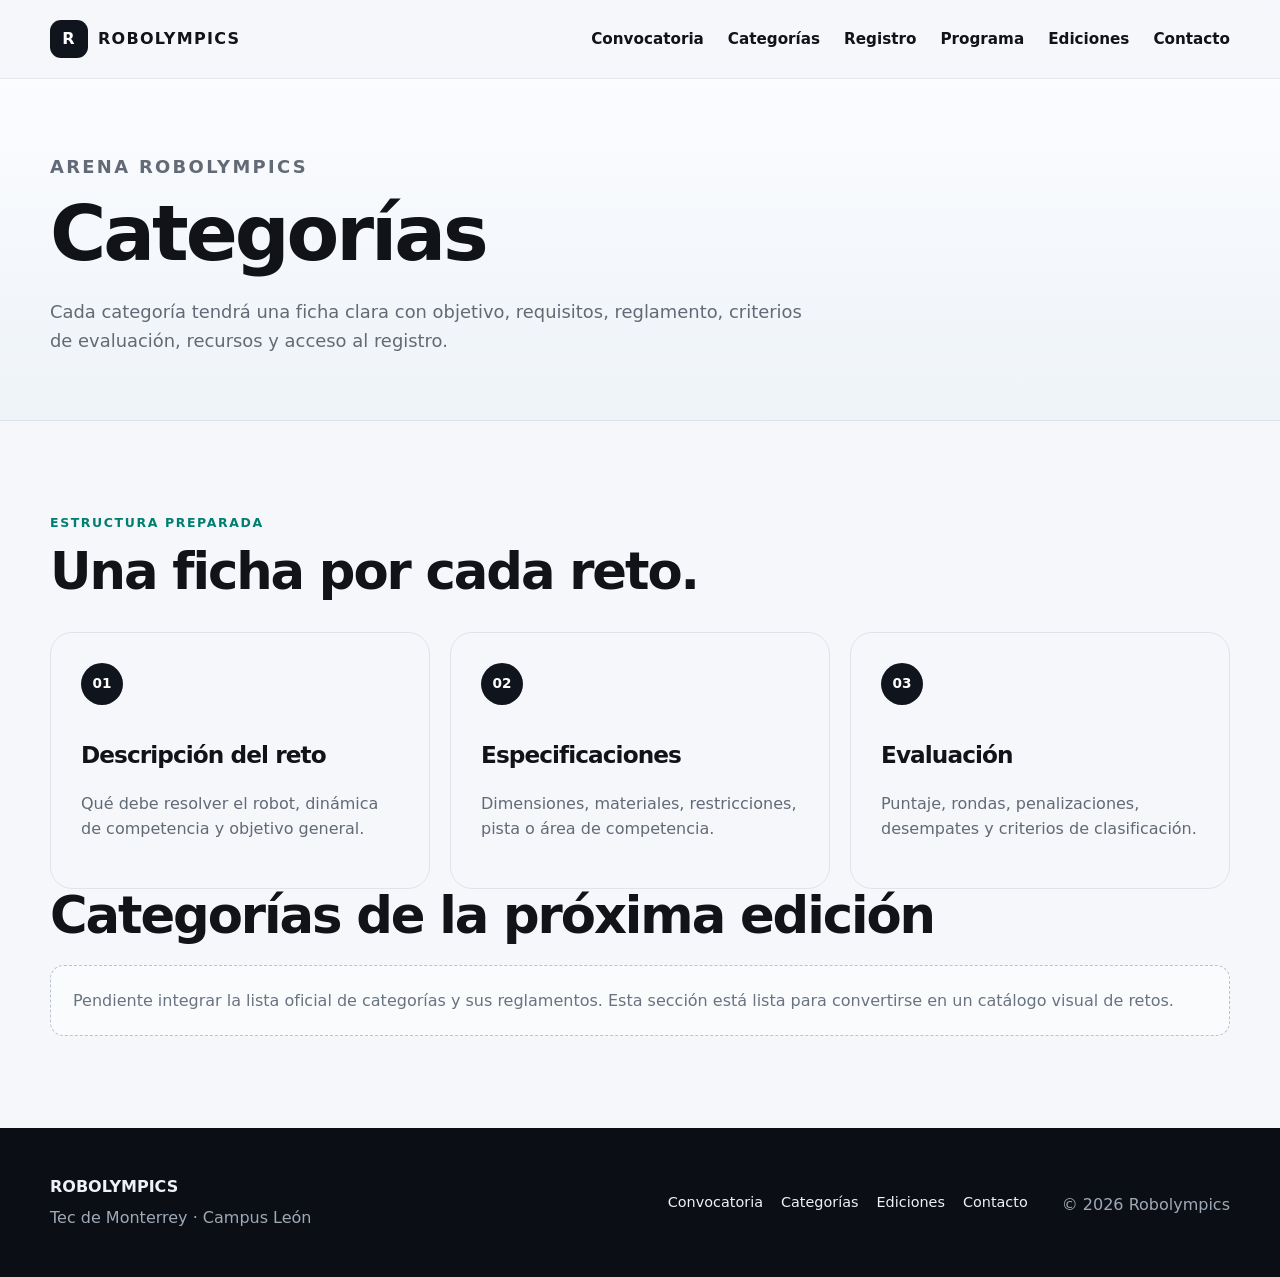
==== pages/categorias.html @ d5e8a53c "feat: add categories section" ====
<!doctype html>
<html lang="es"><head><meta charset="utf-8"><meta name="viewport" content="width=device-width, initial-scale=1"><meta name="description" content="Categorías de competencia de Robolympics."><title>Categorías | Robolympics</title><link rel="stylesheet" href="../assets/css/styles.css"></head>
<body><header class="site-header"><div class="container nav-wrap"><a class="brand" href="../index.html"><span class="brand-mark">R</span><span>ROBOLYMPICS</span></a><button class="menu-toggle" type="button" aria-expanded="false" aria-controls="main-nav">Menú</button><nav id="main-nav" class="main-nav"><a href="convocatoria.html">Convocatoria</a><a href="categorias.html">Categorías</a><a href="registro.html">Registro</a><a href="programa.html">Programa</a><a href="ediciones.html">Ediciones</a><a href="contacto.html">Contacto</a></nav></div></header>
<main><section class="page-hero"><div class="container"><p class="eyebrow">Arena Robolympics</p><h1>Categorías</h1><p>Cada categoría tendrá una ficha clara con objetivo, requisitos, reglamento, criterios de evaluación, recursos y acceso al registro.</p></div></section>
<section class="section"><div class="container"><div class="section-heading"><div><p class="eyebrow">Estructura preparada</p><h2>Una ficha por cada reto.</h2></div></div><div class="card-grid three"><article class="card"><span class="card-number">01</span><h3>Descripción del reto</h3><p>Qué debe resolver el robot, dinámica de competencia y objetivo general.</p></article><article class="card"><span class="card-number">02</span><h3>Especificaciones</h3><p>Dimensiones, materiales, restricciones, pista o área de competencia.</p></article><article class="card"><span class="card-number">03</span><h3>Evaluación</h3><p>Puntaje, rondas, penalizaciones, desempates y criterios de clasificación.</p></article></div><div class="content-block"><h2>Categorías de la próxima edición</h2><div class="placeholder">Pendiente integrar la lista oficial de categorías y sus reglamentos. Esta sección está lista para convertirse en un catálogo visual de retos.</div></div></div></section></main>
<footer class="site-footer"><div class="container footer-grid"><div><strong>ROBOLYMPICS</strong><p>Tec de Monterrey · Campus León</p></div><div class="footer-links"><a href="convocatoria.html">Convocatoria</a><a href="categorias.html">Categorías</a><a href="ediciones.html">Ediciones</a><a href="contacto.html">Contacto</a></div><p class="copyright">© <span id="year"></span> Robolympics</p></div></footer><script src="../assets/js/main.js"></script></body></html>
---- assets/css/styles.css ----
:root {
  --bg: #f5f7fb;
  --surface: #ffffff;
  --ink: #111318;
  --muted: #626a76;
  --line: #dfe4ec;
  --accent: #00c2a8;
  --accent-dark: #007f70;
  --dark: #10151d;
  --max: 1180px;
  --radius: 22px;
  --shadow: 0 18px 50px rgba(17, 19, 24, .08);
}

* { box-sizing: border-box; }
html { scroll-behavior: smooth; }
body {
  margin: 0;
  font-family: Inter, ui-sans-serif, system-ui, -apple-system, BlinkMacSystemFont, "Segoe UI", sans-serif;
  color: var(--ink);
  background: var(--bg);
  line-height: 1.6;
}
a { color: inherit; text-decoration: none; }
a:focus-visible, button:focus-visible { outline: 3px solid var(--accent); outline-offset: 3px; }
.container { width: min(calc(100% - 40px), var(--max)); margin: 0 auto; }
.narrow { max-width: 820px; }

.site-header {
  position: sticky;
  top: 0;
  z-index: 20;
  background: rgba(245, 247, 251, .9);
  backdrop-filter: blur(18px);
  border-bottom: 1px solid rgba(223, 228, 236, .8);
}
.nav-wrap { min-height: 78px; display: flex; align-items: center; justify-content: space-between; gap: 24px; }
.brand { display: inline-flex; align-items: center; gap: 10px; font-weight: 900; letter-spacing: .08em; }
.brand-mark { width: 38px; height: 38px; display: grid; place-items: center; border-radius: 11px; background: var(--dark); color: white; }
.main-nav { display: flex; gap: 24px; align-items: center; font-size: .95rem; font-weight: 700; }
.main-nav a:hover { color: var(--accent-dark); }
.menu-toggle { display: none; border: 1px solid var(--line); background: white; padding: 10px 14px; border-radius: 10px; font: inherit; }

.hero { padding: 88px 0 64px; background: radial-gradient(circle at 80% 20%, rgba(0,194,168,.16), transparent 34%), linear-gradient(180deg, #fbfcff 0%, #eef3f8 100%); }
.hero-grid { display: grid; grid-template-columns: 1.25fr .75fr; gap: 56px; align-items: center; }
.eyebrow { margin: 0 0 12px; text-transform: uppercase; letter-spacing: .13em; font-size: .78rem; font-weight: 900; color: var(--accent-dark); }
.eyebrow.light { color: #76ead9; }
h1, h2, h3 { margin-top: 0; line-height: 1.05; letter-spacing: -.04em; }
h1 { font-size: clamp(3.2rem, 7vw, 6.5rem); margin-bottom: 24px; max-width: 9ch; }
h1 span { color: var(--accent-dark); }
h2 { font-size: clamp(2.1rem, 4vw, 4rem); margin-bottom: 22px; }
h3 { font-size: 1.45rem; }
.hero-lead { max-width: 680px; font-size: 1.2rem; color: #4f5966; }
.hero-actions, .cta-actions { display: flex; flex-wrap: wrap; gap: 12px; margin-top: 30px; }
.btn { display: inline-flex; align-items: center; justify-content: center; min-height: 48px; padding: 0 20px; border-radius: 12px; font-weight: 800; transition: transform .2s ease, box-shadow .2s ease; }
.btn:hover { transform: translateY(-2px); }
.btn-primary { background: var(--accent); color: #071816; box-shadow: 0 10px 28px rgba(0,194,168,.24); }
.btn-secondary { background: white; border: 1px solid var(--line); }
.btn-dark { background: var(--dark); color: white; }
.btn-light { background: white; color: var(--dark); }
.status-pill { display: inline-block; margin-top: 28px; padding: 8px 12px; border-radius: 999px; background: rgba(0,127,112,.08); color: var(--accent-dark); font-size: .88rem; font-weight: 800; }

.hero-panel { background: rgba(255,255,255,.88); border: 1px solid var(--line); border-radius: var(--radius); padding: 16px; box-shadow: var(--shadow); }
.panel-kicker { padding: 8px 10px 12px; margin: 0; color: var(--muted); font-size: .78rem; text-transform: uppercase; letter-spacing: .12em; font-weight: 900; }
.hero-panel a { display: block; padding: 18px; border-radius: 14px; }
.hero-panel a + a { border-top: 1px solid var(--line); }
.hero-panel a:hover { background: #f4f8f8; }
.hero-panel strong, .hero-panel span { display: block; }
.hero-panel span { color: var(--muted); margin-top: 4px; font-size: .92rem; }

.section { padding: 92px 0; }
.section-alt { background: white; }
.section-intro p:last-child { font-size: 1.15rem; color: var(--muted); }
.section-heading { display: flex; justify-content: space-between; align-items: end; gap: 24px; margin-bottom: 34px; }
.section-heading h2 { margin-bottom: 0; max-width: 760px; }
.text-link { font-weight: 900; color: var(--accent-dark); white-space: nowrap; }
.card-grid { display: grid; gap: 20px; }
.card-grid.three { grid-template-columns: repeat(3, 1fr); }
.card { background: var(--bg); border: 1px solid var(--line); border-radius: var(--radius); padding: 30px; }
.card-number { display: inline-grid; place-items: center; width: 42px; height: 42px; margin-bottom: 38px; border-radius: 999px; background: var(--dark); color: white; font-size: .85rem; font-weight: 900; }
.card p { color: var(--muted); }
.card a { display: inline-block; margin-top: 18px; font-weight: 900; color: var(--accent-dark); }
.split { display: grid; grid-template-columns: 1fr 1fr; gap: 72px; align-items: center; }
.muted { color: var(--muted); }
.category-stack { border-top: 1px solid var(--line); }
.category-stack div { display: grid; grid-template-columns: 52px 1fr; gap: 12px; padding: 20px 0; border-bottom: 1px solid var(--line); align-items: center; }
.category-stack span { color: var(--accent-dark); font-weight: 900; }

.history-band { background: var(--dark); color: white; }
.history-grid { display: grid; grid-template-columns: 1.15fr .85fr; gap: 70px; align-items: center; }
.history-grid p { color: #c7ced8; }
.history-grid h2 { margin-bottom: 0; }
.cta-section { padding-top: 64px; }
.cta-box { display: flex; justify-content: space-between; align-items: center; gap: 40px; padding: 42px; border: 1px solid var(--line); background: white; border-radius: var(--radius); box-shadow: var(--shadow); }
.cta-box h2 { margin-bottom: 0; max-width: 720px; }

.page-hero { padding: 74px 0 46px; background: linear-gradient(180deg, #fbfcff 0%, #eef3f8 100%); border-bottom: 1px solid var(--line); }
.page-hero h1 { max-width: 12ch; font-size: clamp(2.8rem, 6vw, 5.4rem); }
.page-hero p { max-width: 760px; color: var(--muted); font-size: 1.12rem; }
.content-grid { display: grid; grid-template-columns: 280px 1fr; gap: 54px; align-items: start; }
.side-note { position: sticky; top: 110px; background: white; border: 1px solid var(--line); border-radius: 16px; padding: 20px; }
.side-note strong { display: block; margin-bottom: 8px; }
.content-block + .content-block { margin-top: 52px; }
.placeholder { border: 1px dashed #b9c2cd; border-radius: 14px; padding: 22px; background: #fafbfd; color: #697381; }
.info-list { display: grid; gap: 12px; padding: 0; list-style: none; }
.info-list li { padding: 16px 18px; background: white; border: 1px solid var(--line); border-radius: 12px; }

.site-footer { padding: 46px 0; background: #0b0f15; color: #eef2f7; }
.footer-grid { display: grid; grid-template-columns: 1fr auto auto; gap: 34px; align-items: center; }
.footer-grid p { color: #9fa9b7; margin: 5px 0 0; }
.footer-links { display: flex; gap: 18px; flex-wrap: wrap; font-size: .9rem; }
.copyright { white-space: nowrap; }

@media (max-width: 900px) {
  .main-nav { display: none; position: absolute; top: 78px; left: 20px; right: 20px; flex-direction: column; align-items: stretch; gap: 0; padding: 10px; background: white; border: 1px solid var(--line); border-radius: 16px; box-shadow: var(--shadow); }
  .main-nav.open { display: flex; }
  .main-nav a { padding: 12px; }
  .menu-toggle { display: inline-flex; }
  .hero-grid, .split, .history-grid, .content-grid { grid-template-columns: 1fr; }
  .hero-panel, .side-note { position: static; }
  .card-grid.three { grid-template-columns: 1fr; }
  .section-heading, .cta-box { align-items: flex-start; flex-direction: column; }
  .footer-grid { grid-template-columns: 1fr; }
}

@media (max-width: 600px) {
  .container { width: min(calc(100% - 28px), var(--max)); }
  .hero { padding-top: 54px; }
  .section { padding: 68px 0; }
  h1 { font-size: clamp(2.8rem, 16vw, 4.4rem); }
}
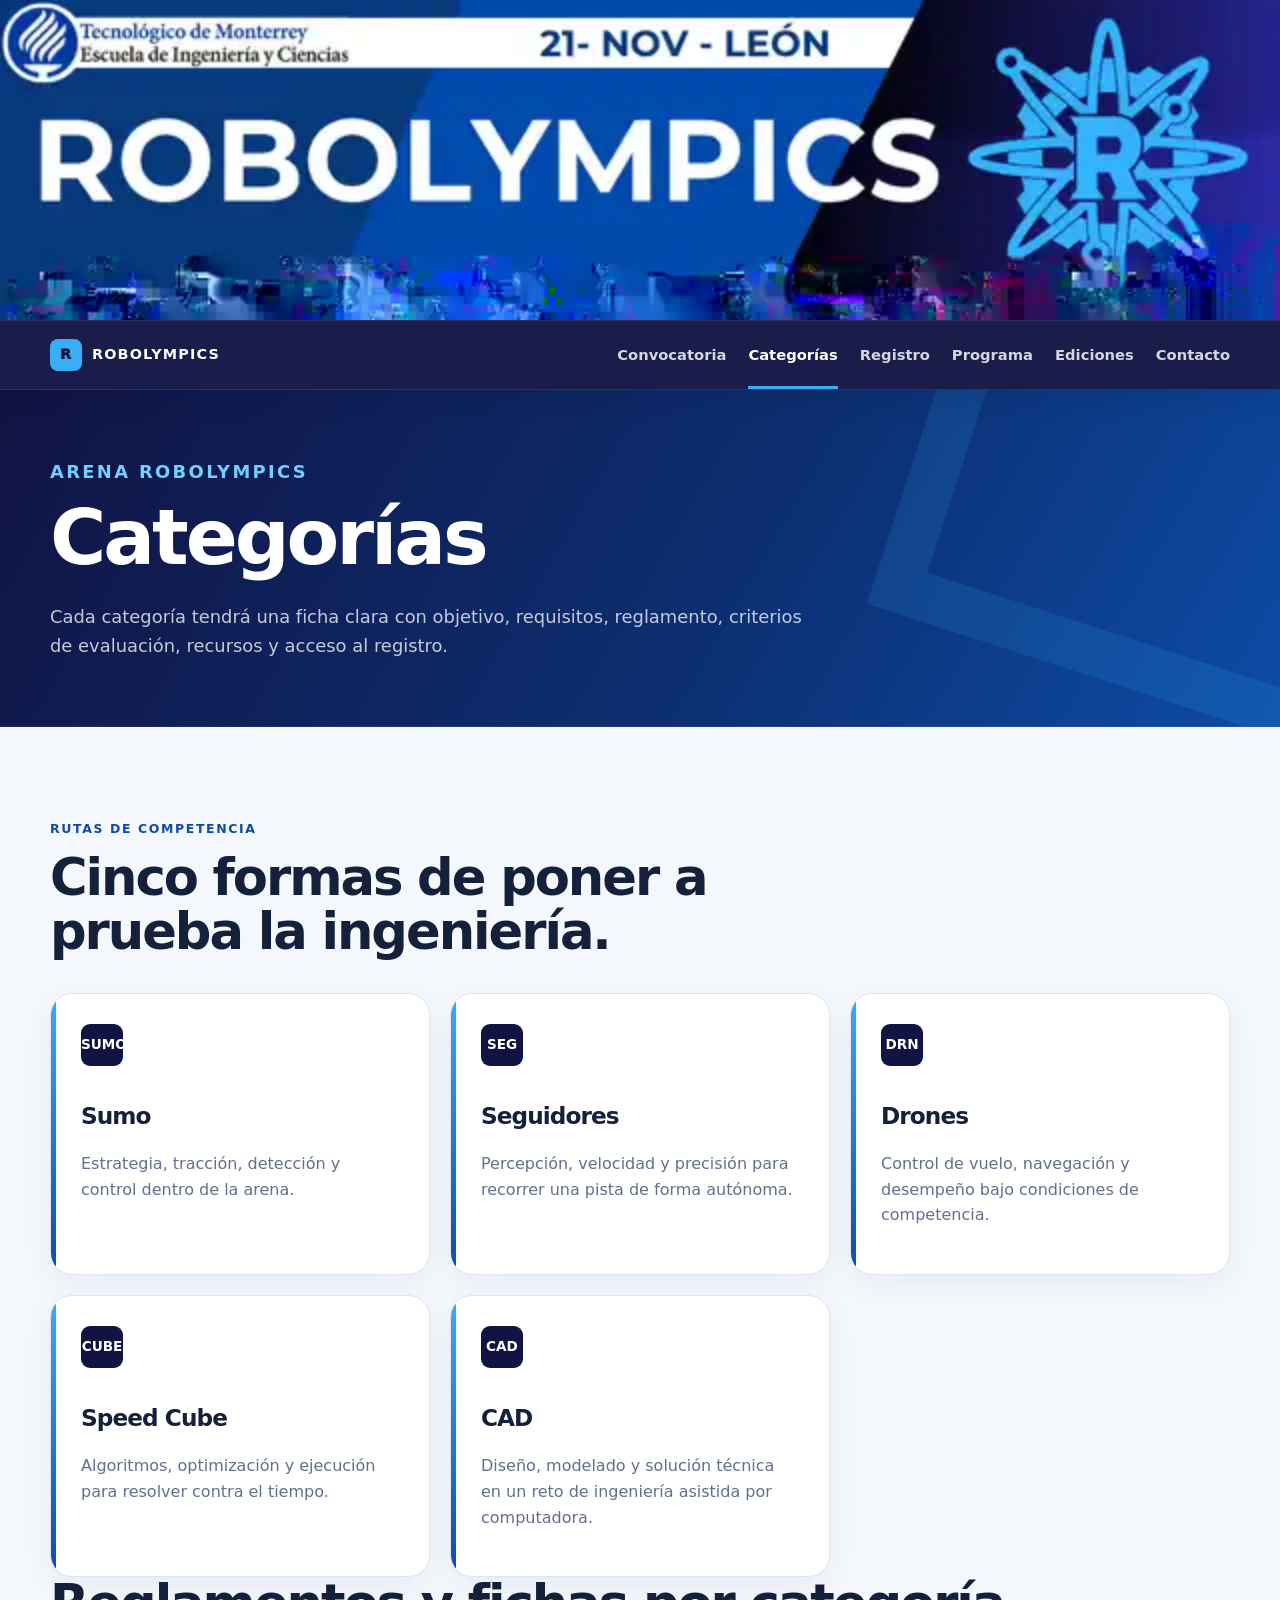
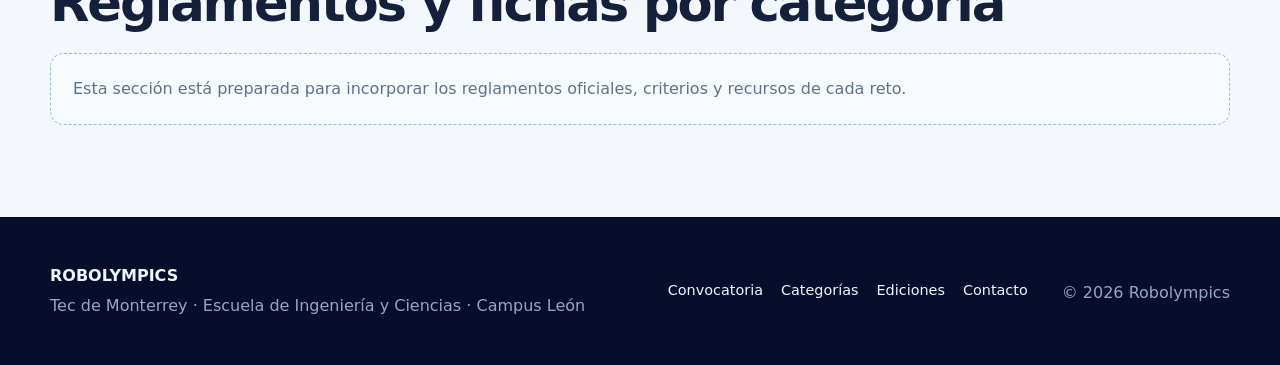
==== commit 0ea73f36: "Actualiza categorías con identidad RMX2026" ====
--- a/pages/categorias.html
+++ b/pages/categorias.html
@@ -1,6 +1,6 @@
 <!doctype html>
-<html lang="es"><head><meta charset="utf-8"><meta name="viewport" content="width=device-width, initial-scale=1"><meta name="description" content="Categorías de competencia de Robolympics."><title>Categorías | Robolympics</title><link rel="stylesheet" href="../assets/css/styles.css"></head>
-<body><header class="site-header"><div class="container nav-wrap"><a class="brand" href="../index.html"><span class="brand-mark">R</span><span>ROBOLYMPICS</span></a><button class="menu-toggle" type="button" aria-expanded="false" aria-controls="main-nav">Menú</button><nav id="main-nav" class="main-nav"><a href="convocatoria.html">Convocatoria</a><a href="categorias.html">Categorías</a><a href="registro.html">Registro</a><a href="programa.html">Programa</a><a href="ediciones.html">Ediciones</a><a href="contacto.html">Contacto</a></nav></div></header>
-<main><section class="page-hero"><div class="container"><p class="eyebrow">Arena Robolympics</p><h1>Categorías</h1><p>Cada categoría tendrá una ficha clara con objetivo, requisitos, reglamento, criterios de evaluación, recursos y acceso al registro.</p></div></section>
-<section class="section"><div class="container"><div class="section-heading"><div><p class="eyebrow">Estructura preparada</p><h2>Una ficha por cada reto.</h2></div></div><div class="card-grid three"><article class="card"><span class="card-number">01</span><h3>Descripción del reto</h3><p>Qué debe resolver el robot, dinámica de competencia y objetivo general.</p></article><article class="card"><span class="card-number">02</span><h3>Especificaciones</h3><p>Dimensiones, materiales, restricciones, pista o área de competencia.</p></article><article class="card"><span class="card-number">03</span><h3>Evaluación</h3><p>Puntaje, rondas, penalizaciones, desempates y criterios de clasificación.</p></article></div><div class="content-block"><h2>Categorías de la próxima edición</h2><div class="placeholder">Pendiente integrar la lista oficial de categorías y sus reglamentos. Esta sección está lista para convertirse en un catálogo visual de retos.</div></div></div></section></main>
-<footer class="site-footer"><div class="container footer-grid"><div><strong>ROBOLYMPICS</strong><p>Tec de Monterrey · Campus León</p></div><div class="footer-links"><a href="convocatoria.html">Convocatoria</a><a href="categorias.html">Categorías</a><a href="ediciones.html">Ediciones</a><a href="contacto.html">Contacto</a></div><p class="copyright">© <span id="year"></span> Robolympics</p></div></footer><script src="../assets/js/main.js"></script></body></html>+<html lang="es"><head><meta charset="utf-8"><meta name="viewport" content="width=device-width, initial-scale=1"><meta name="description" content="Cada categoría tendrá una ficha clara con objetivo, requisitos, reglamento, criterios de evaluación, recursos y acceso al registro."><title>Categorías | Robolympics</title><link rel="stylesheet" href="../assets/css/styles.css"><link rel="stylesheet" href="../assets/css/rmx2026.css"></head>
+<body><div class="event-banner" role="img" aria-label="Robolympics · Tec de Monterrey Escuela de Ingeniería y Ciencias · 21 de noviembre · León"><div class="event-banner-inner"><a class="event-banner-link" href="../index.html" aria-label="Robolympics inicio"></a></div></div>
+<header class="site-header"><div class="container nav-wrap"><a class="nav-home" href="../index.html">ROBOLYMPICS</a><button class="menu-toggle" type="button" aria-expanded="false" aria-controls="main-nav">Menú</button><nav id="main-nav" class="main-nav" aria-label="Navegación principal"><a href="convocatoria.html">Convocatoria</a><a href="categorias.html" aria-current="page">Categorías</a><a href="registro.html">Registro</a><a href="programa.html">Programa</a><a href="ediciones.html">Ediciones</a><a href="contacto.html">Contacto</a></nav></div></header>
+<main><section class="page-hero"><div class="container"><p class="eyebrow">Arena Robolympics</p><h1>Categorías</h1><p>Cada categoría tendrá una ficha clara con objetivo, requisitos, reglamento, criterios de evaluación, recursos y acceso al registro.</p></div></section><section class="section"><div class="container"><div class="section-heading"><div><p class="eyebrow">Rutas de competencia</p><h2>Cinco formas de poner a prueba la ingeniería.</h2></div></div><div class="card-grid three"><article class="card"><span class="card-number">SUMO</span><h3>Sumo</h3><p>Estrategia, tracción, detección y control dentro de la arena.</p></article><article class="card"><span class="card-number">SEG</span><h3>Seguidores</h3><p>Percepción, velocidad y precisión para recorrer una pista de forma autónoma.</p></article><article class="card"><span class="card-number">DRN</span><h3>Drones</h3><p>Control de vuelo, navegación y desempeño bajo condiciones de competencia.</p></article><article class="card"><span class="card-number">CUBE</span><h3>Speed Cube</h3><p>Algoritmos, optimización y ejecución para resolver contra el tiempo.</p></article><article class="card"><span class="card-number">CAD</span><h3>CAD</h3><p>Diseño, modelado y solución técnica en un reto de ingeniería asistida por computadora.</p></article></div><div class="content-block"><h2>Reglamentos y fichas por categoría</h2><div class="placeholder">Esta sección está preparada para incorporar los reglamentos oficiales, criterios y recursos de cada reto.</div></div></div></section></main>
+<footer class="site-footer"><div class="container footer-grid"><div><strong>ROBOLYMPICS</strong><p>Tec de Monterrey · Escuela de Ingeniería y Ciencias · Campus León</p></div><div class="footer-links"><a href="convocatoria.html">Convocatoria</a><a href="categorias.html">Categorías</a><a href="ediciones.html">Ediciones</a><a href="contacto.html">Contacto</a></div><p class="copyright">© <span id="year"></span> Robolympics</p></div></footer><script src="../assets/js/main.js"></script></body></html>
--- a/assets/css/rmx2026.css
+++ b/assets/css/rmx2026.css
@@ -0,0 +1,9 @@
+:root{--bg:#f4f7fb;--surface:#fff;--ink:#15203a;--muted:#61708b;--line:#dce4ef;--accent:#38aef4;--accent-dark:#0d4ca6;--dark:#111342;--navy:#111342;--navy-2:#0c2f72;--blue:#0d4ca6;--cyan:#38aef4;--shadow:0 18px 50px rgba(12,47,114,.10)}
+body{color:var(--ink);background:var(--bg)}
+.event-banner{background:var(--navy);border-bottom:1px solid rgba(255,255,255,.12);overflow:hidden}.event-banner-inner{display:block;max-width:1600px;margin:0 auto;aspect-ratio:4/1;background-image:url("[data-uri]");background-repeat:no-repeat;background-position:center;background-size:cover}.event-banner-link{display:block;width:100%;height:100%}
+.site-header{position:sticky;top:0;z-index:30;background:rgba(17,19,66,.96);backdrop-filter:blur(14px);border-bottom:1px solid rgba(255,255,255,.10);box-shadow:0 8px 24px rgba(6,21,54,.10)}.nav-wrap{min-height:66px}.nav-home{color:#fff;font-weight:900;letter-spacing:.08em;font-size:.9rem;display:inline-flex;align-items:center;gap:10px}.nav-home:before{content:"R";width:32px;height:32px;display:grid;place-items:center;background:var(--cyan);color:var(--navy);font-weight:950;border-radius:8px}.main-nav{gap:22px;font-size:.92rem;font-weight:750}.main-nav a{color:rgba(255,255,255,.82);padding:22px 0 19px;border-bottom:3px solid transparent}.main-nav a:hover,.main-nav a[aria-current="page"]{color:#fff;border-bottom-color:var(--cyan)}.menu-toggle{border-color:rgba(255,255,255,.25);color:#fff;background:transparent}
+.hero{position:relative;overflow:hidden;padding:86px 0 74px;background:linear-gradient(120deg,rgba(17,19,66,.98),rgba(13,76,166,.97) 72%,rgba(23,101,193,.95));color:#fff}.hero:after,.page-hero:after{content:"";position:absolute;width:420px;height:420px;border:48px solid rgba(56,174,244,.13);transform:rotate(18deg);right:-170px;top:-210px}.hero-grid,.page-hero .container{position:relative;z-index:1}.hero .eyebrow,.page-hero .eyebrow,.eyebrow.light{color:#72cfff}.eyebrow{color:var(--blue)}h1 span{color:#72cfff}.hero-lead{color:rgba(255,255,255,.82)}.btn-primary{background:var(--cyan);color:#071d3f;box-shadow:0 12px 28px rgba(56,174,244,.28)}.btn-secondary{background:rgba(255,255,255,.10);color:#fff;border-color:rgba(255,255,255,.35)}.btn-dark{background:var(--navy)}.status-pill{background:rgba(56,174,244,.14);border:1px solid rgba(114,207,255,.30);color:#bfe9ff}.hero-panel{background:rgba(255,255,255,.08);border-color:rgba(255,255,255,.20);box-shadow:0 20px 50px rgba(0,0,0,.14)}.panel-kicker{color:#9edcff}.hero-panel a+a{border-top-color:rgba(255,255,255,.12)}.hero-panel a:hover{background:rgba(255,255,255,.08)}.hero-panel span{color:rgba(255,255,255,.65)}
+.card{position:relative;overflow:hidden;background:#fff;border-color:var(--line);box-shadow:0 10px 30px rgba(12,47,114,.05)}.card:before{content:"";position:absolute;left:0;top:0;width:5px;height:100%;background:linear-gradient(var(--cyan),var(--blue))}.card-number{border-radius:9px;background:var(--navy)}.card a,.text-link,.category-stack span{color:var(--blue)}.history-band{background:linear-gradient(120deg,var(--navy),#102d6a)}.cta-box{border-color:#d4e2f3;background:linear-gradient(135deg,#fff,#eef7ff)}
+.page-hero{position:relative;overflow:hidden;padding:68px 0 48px;color:#fff;background:linear-gradient(120deg,var(--navy),var(--navy-2) 58%,var(--blue));border-bottom:1px solid rgba(255,255,255,.10)}.page-hero p:last-child{color:rgba(255,255,255,.76)}.side-note{border-top:5px solid var(--cyan);box-shadow:0 10px 28px rgba(12,47,114,.06)}.side-note strong{color:var(--navy)}.info-list li{border-left:4px solid var(--cyan)}.placeholder{border-color:#9bb9dc;background:#f7fbff;color:#5f718a}.site-footer{background:#090d2c;color:#eef5ff}.footer-grid p{color:#92a8c6}.footer-links a:hover{color:#72cfff}
+@media(max-width:900px){.main-nav{top:66px;background:var(--navy);border-color:rgba(255,255,255,.16)}.main-nav a{padding:12px;border-bottom:0;border-left:3px solid transparent}.main-nav a:hover,.main-nav a[aria-current="page"]{border-left-color:var(--cyan)}.menu-toggle{display:inline-flex}}
+@media(max-width:600px){.event-banner-inner{min-height:122px}.nav-home{font-size:.78rem}.hero{padding:58px 0 54px}}
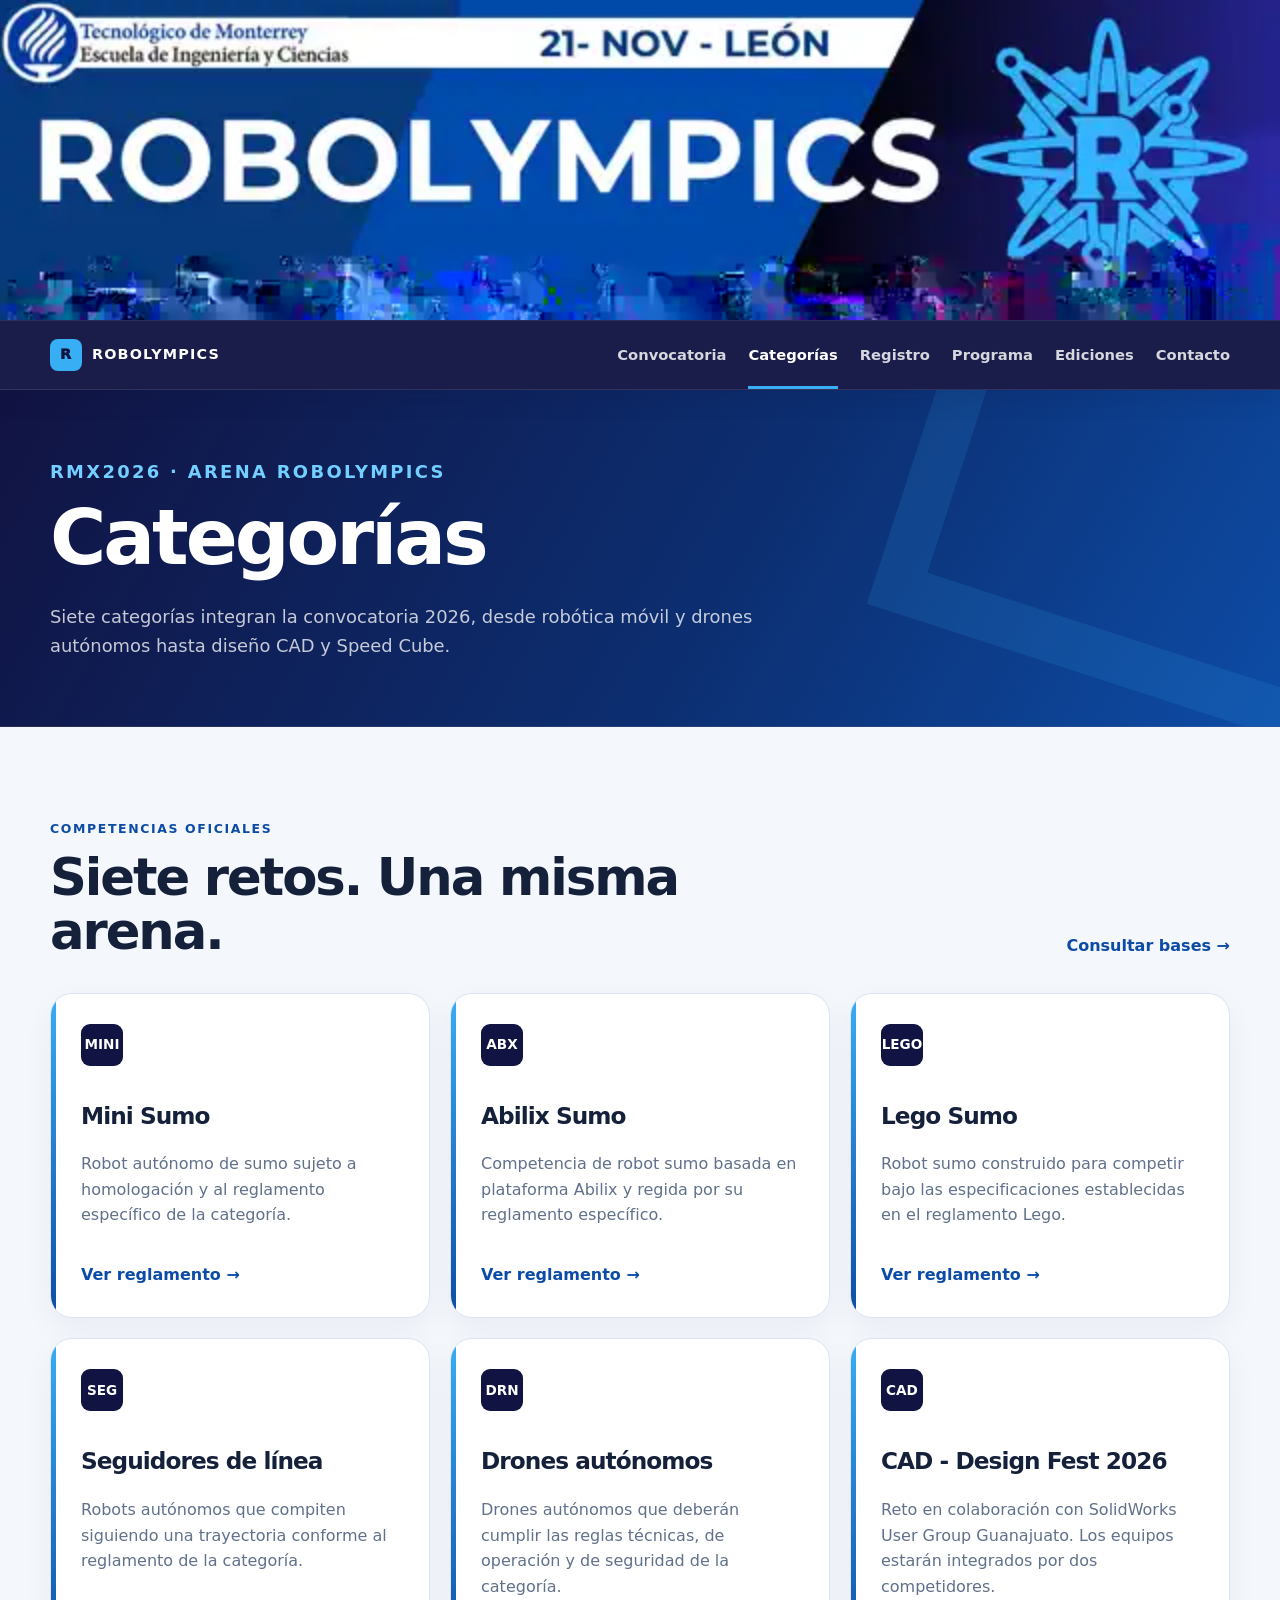
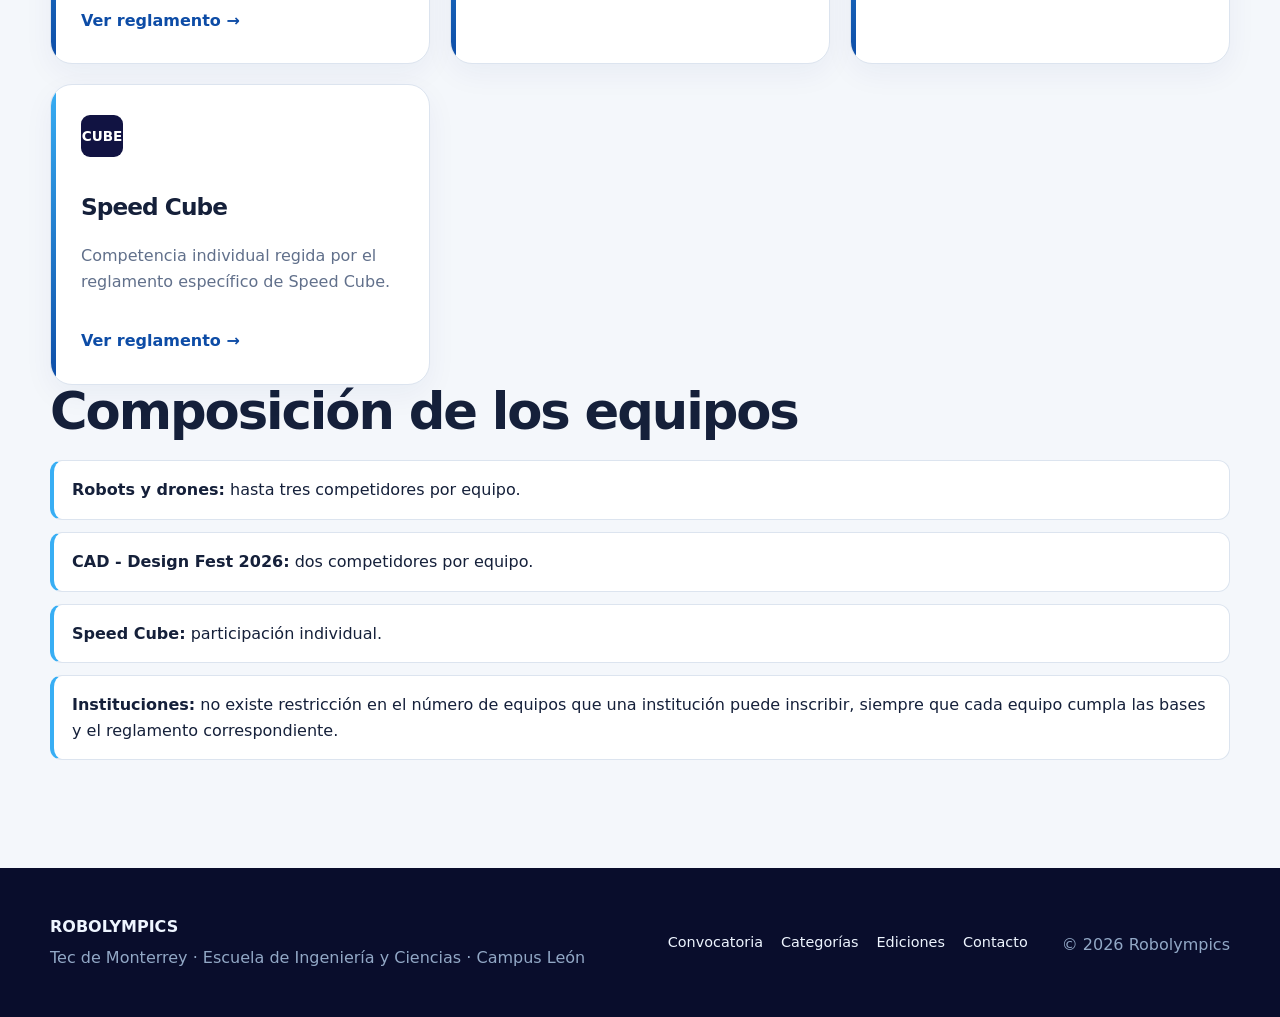
==== commit c3a14685: "Alinea categorías con convocatoria RMX2026" ====
--- a/pages/categorias.html
+++ b/pages/categorias.html
@@ -1,6 +1,18 @@
 <!doctype html>
-<html lang="es"><head><meta charset="utf-8"><meta name="viewport" content="width=device-width, initial-scale=1"><meta name="description" content="Cada categoría tendrá una ficha clara con objetivo, requisitos, reglamento, criterios de evaluación, recursos y acceso al registro."><title>Categorías | Robolympics</title><link rel="stylesheet" href="../assets/css/styles.css"><link rel="stylesheet" href="../assets/css/rmx2026.css"></head>
+<html lang="es"><head><meta charset="utf-8"><meta name="viewport" content="width=device-width, initial-scale=1"><meta name="description" content="Categorías oficiales de Robolympics RMX2026: Mini Sumo, Abilix Sumo, Lego Sumo, Seguidores de línea, Drones autónomos, CAD Design Fest y Speed Cube."><title>Categorías RMX2026 | Robolympics</title><link rel="stylesheet" href="../assets/css/styles.css"><link rel="stylesheet" href="../assets/css/rmx2026.css"></head>
 <body><div class="event-banner" role="img" aria-label="Robolympics · Tec de Monterrey Escuela de Ingeniería y Ciencias · 21 de noviembre · León"><div class="event-banner-inner"><a class="event-banner-link" href="../index.html" aria-label="Robolympics inicio"></a></div></div>
 <header class="site-header"><div class="container nav-wrap"><a class="nav-home" href="../index.html">ROBOLYMPICS</a><button class="menu-toggle" type="button" aria-expanded="false" aria-controls="main-nav">Menú</button><nav id="main-nav" class="main-nav" aria-label="Navegación principal"><a href="convocatoria.html">Convocatoria</a><a href="categorias.html" aria-current="page">Categorías</a><a href="registro.html">Registro</a><a href="programa.html">Programa</a><a href="ediciones.html">Ediciones</a><a href="contacto.html">Contacto</a></nav></div></header>
-<main><section class="page-hero"><div class="container"><p class="eyebrow">Arena Robolympics</p><h1>Categorías</h1><p>Cada categoría tendrá una ficha clara con objetivo, requisitos, reglamento, criterios de evaluación, recursos y acceso al registro.</p></div></section><section class="section"><div class="container"><div class="section-heading"><div><p class="eyebrow">Rutas de competencia</p><h2>Cinco formas de poner a prueba la ingeniería.</h2></div></div><div class="card-grid three"><article class="card"><span class="card-number">SUMO</span><h3>Sumo</h3><p>Estrategia, tracción, detección y control dentro de la arena.</p></article><article class="card"><span class="card-number">SEG</span><h3>Seguidores</h3><p>Percepción, velocidad y precisión para recorrer una pista de forma autónoma.</p></article><article class="card"><span class="card-number">DRN</span><h3>Drones</h3><p>Control de vuelo, navegación y desempeño bajo condiciones de competencia.</p></article><article class="card"><span class="card-number">CUBE</span><h3>Speed Cube</h3><p>Algoritmos, optimización y ejecución para resolver contra el tiempo.</p></article><article class="card"><span class="card-number">CAD</span><h3>CAD</h3><p>Diseño, modelado y solución técnica en un reto de ingeniería asistida por computadora.</p></article></div><div class="content-block"><h2>Reglamentos y fichas por categoría</h2><div class="placeholder">Esta sección está preparada para incorporar los reglamentos oficiales, criterios y recursos de cada reto.</div></div></div></section></main>
-<footer class="site-footer"><div class="container footer-grid"><div><strong>ROBOLYMPICS</strong><p>Tec de Monterrey · Escuela de Ingeniería y Ciencias · Campus León</p></div><div class="footer-links"><a href="convocatoria.html">Convocatoria</a><a href="categorias.html">Categorías</a><a href="ediciones.html">Ediciones</a><a href="contacto.html">Contacto</a></div><p class="copyright">© <span id="year"></span> Robolympics</p></div></footer><script src="../assets/js/main.js"></script></body></html>+<main><section class="page-hero"><div class="container"><p class="eyebrow">RMX2026 · Arena Robolympics</p><h1>Categorías</h1><p>Siete categorías integran la convocatoria 2026, desde robótica móvil y drones autónomos hasta diseño CAD y Speed Cube.</p></div></section>
+<section class="section"><div class="container"><div class="section-heading"><div><p class="eyebrow">Competencias oficiales</p><h2>Siete retos. Una misma arena.</h2></div><a class="text-link" href="convocatoria.html">Consultar bases →</a></div>
+<div class="card-grid three">
+<article class="card"><span class="card-number">MINI</span><h3>Mini Sumo</h3><p>Robot autónomo de sumo sujeto a homologación y al reglamento específico de la categoría.</p><a href="https://drive.google.com/file/d/12vCDZpBwN93tvjDaTl8uhiC2r-XrA59-/view?usp=sharing" target="_blank" rel="noopener">Ver reglamento →</a></article>
+<article class="card"><span class="card-number">ABX</span><h3>Abilix Sumo</h3><p>Competencia de robot sumo basada en plataforma Abilix y regida por su reglamento específico.</p><a href="https://drive.google.com/file/d/1lZx5ydCcoYtcTyeVKK8isCabT5SRTPKM/view?usp=sharing" target="_blank" rel="noopener">Ver reglamento →</a></article>
+<article class="card"><span class="card-number">LEGO</span><h3>Lego Sumo</h3><p>Robot sumo construido para competir bajo las especificaciones establecidas en el reglamento Lego.</p><a href="https://drive.google.com/file/d/11mWFkiw9EluTE02INHhwjRust5Ur6sSE/view?usp=sharing" target="_blank" rel="noopener">Ver reglamento →</a></article>
+<article class="card"><span class="card-number">SEG</span><h3>Seguidores de línea</h3><p>Robots autónomos que compiten siguiendo una trayectoria conforme al reglamento de la categoría.</p><a href="https://drive.google.com/file/d/11whuVgQISLrUTyPtPk3WeVWNip8fVeUZ/view?usp=sharing" target="_blank" rel="noopener">Ver reglamento →</a></article>
+<article class="card"><span class="card-number">DRN</span><h3>Drones autónomos</h3><p>Drones autónomos que deberán cumplir las reglas técnicas, de operación y de seguridad de la categoría.</p></article>
+<article class="card"><span class="card-number">CAD</span><h3>CAD - Design Fest 2026</h3><p>Reto en colaboración con SolidWorks User Group Guanajuato. Los equipos estarán integrados por dos competidores.</p></article>
+<article class="card"><span class="card-number">CUBE</span><h3>Speed Cube</h3><p>Competencia individual regida por el reglamento específico de Speed Cube.</p><a href="https://drive.google.com/file/d/1T9dE8CY0Hgdg25naOsPidIdnJjpyd61_/view?usp=sharing" target="_blank" rel="noopener">Ver reglamento →</a></article>
+</div>
+<div class="content-block"><h2>Composición de los equipos</h2><ul class="info-list"><li><strong>Robots y drones:</strong> hasta tres competidores por equipo.</li><li><strong>CAD - Design Fest 2026:</strong> dos competidores por equipo.</li><li><strong>Speed Cube:</strong> participación individual.</li><li><strong>Instituciones:</strong> no existe restricción en el número de equipos que una institución puede inscribir, siempre que cada equipo cumpla las bases y el reglamento correspondiente.</li></ul></div>
+</div></section></main>
+<footer class="site-footer"><div class="container footer-grid"><div><strong>ROBOLYMPICS</strong><p>Tec de Monterrey · Escuela de Ingeniería y Ciencias · Campus León</p></div><div class="footer-links"><a href="convocatoria.html">Convocatoria</a><a href="categorias.html">Categorías</a><a href="ediciones.html">Ediciones</a><a href="contacto.html">Contacto</a></div><p class="copyright">© <span id="year"></span> Robolympics</p></div></footer><script src="../assets/js/main.js"></script></body></html>
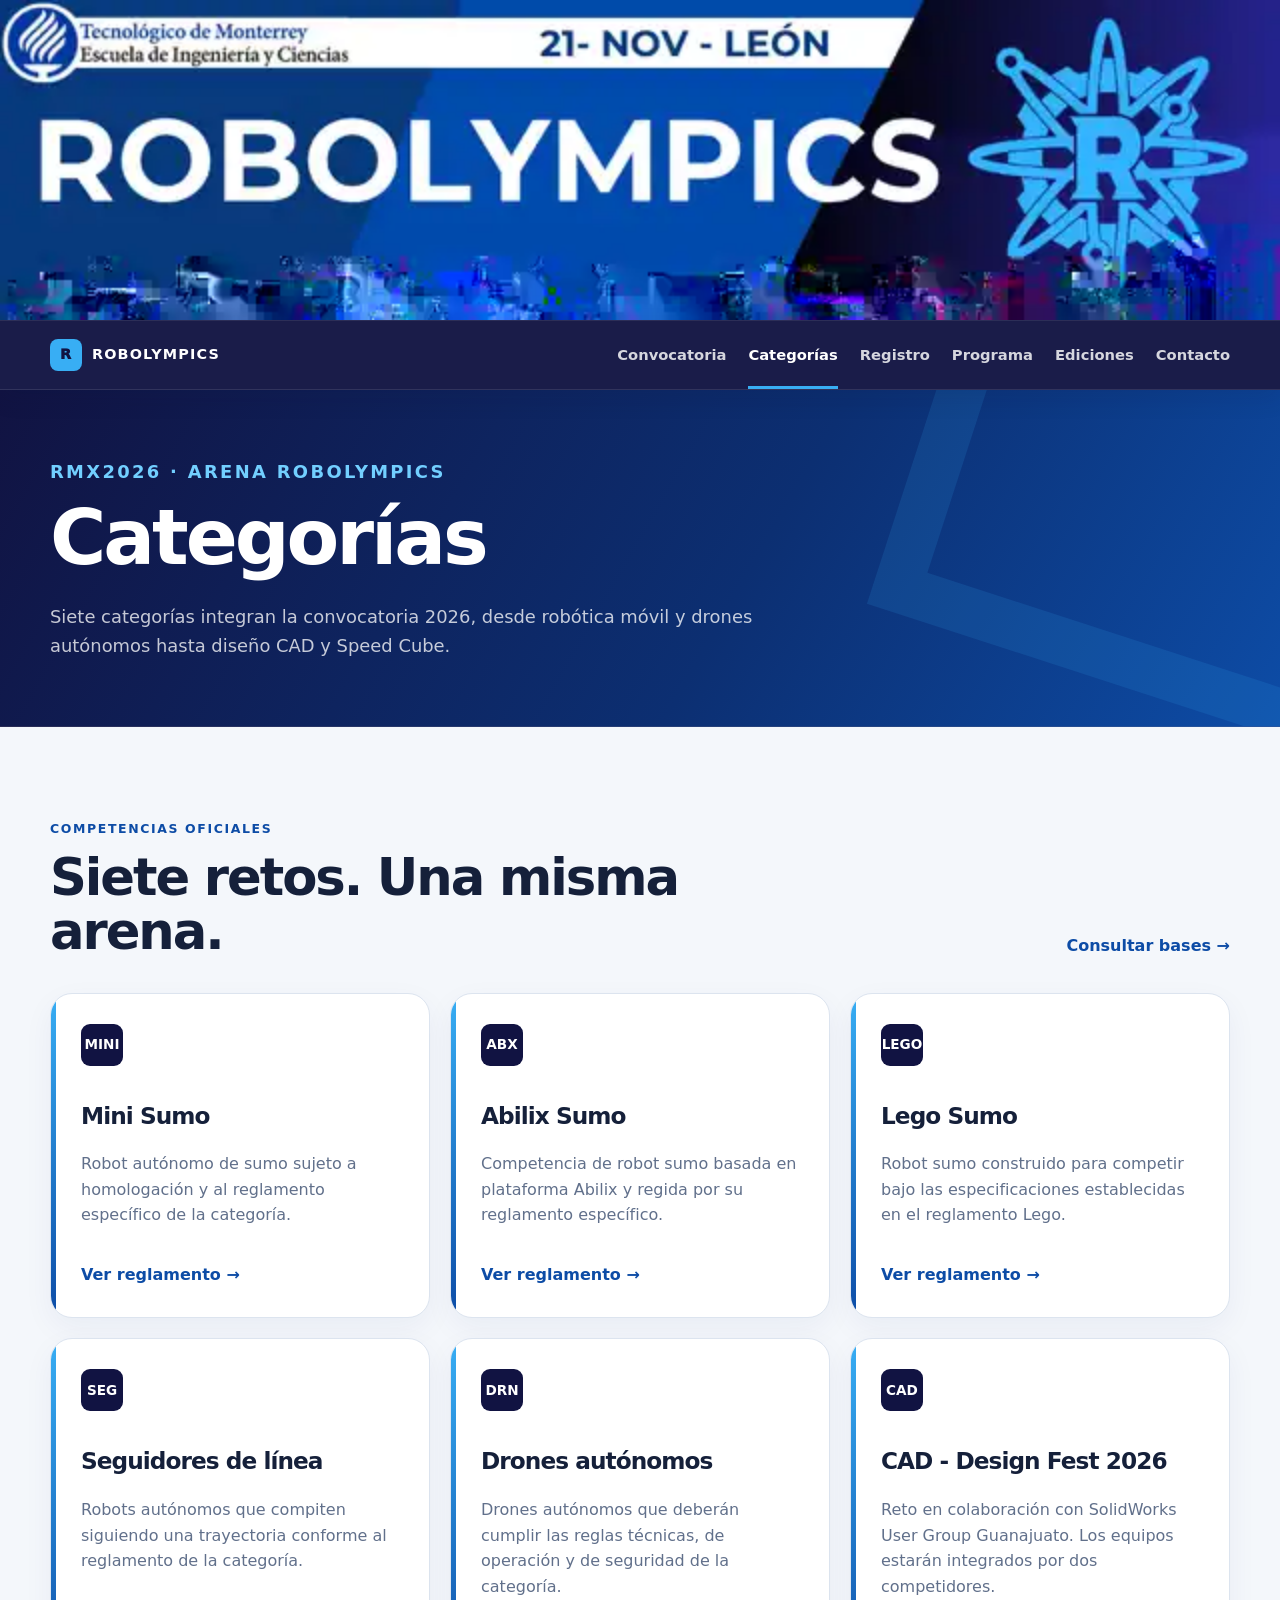
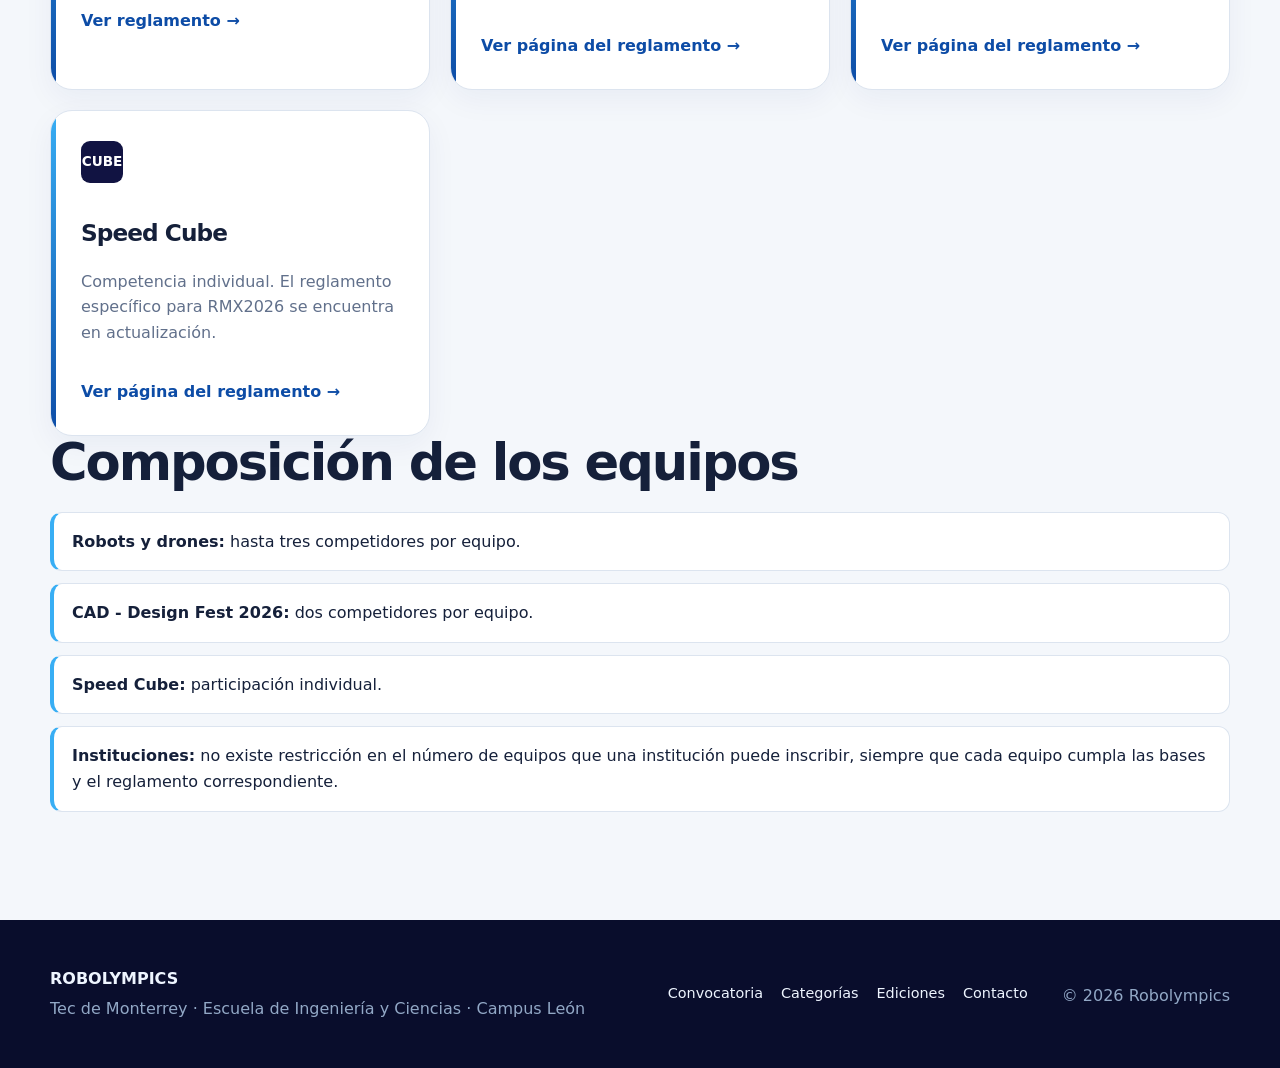
==== commit 95f0cc3b: "Publica reglamentos RMX2026 en el sitio" ====
--- a/pages/categorias.html
+++ b/pages/categorias.html
@@ -5,13 +5,13 @@
 <main><section class="page-hero"><div class="container"><p class="eyebrow">RMX2026 · Arena Robolympics</p><h1>Categorías</h1><p>Siete categorías integran la convocatoria 2026, desde robótica móvil y drones autónomos hasta diseño CAD y Speed Cube.</p></div></section>
 <section class="section"><div class="container"><div class="section-heading"><div><p class="eyebrow">Competencias oficiales</p><h2>Siete retos. Una misma arena.</h2></div><a class="text-link" href="convocatoria.html">Consultar bases →</a></div>
 <div class="card-grid three">
-<article class="card"><span class="card-number">MINI</span><h3>Mini Sumo</h3><p>Robot autónomo de sumo sujeto a homologación y al reglamento específico de la categoría.</p><a href="https://drive.google.com/file/d/12vCDZpBwN93tvjDaTl8uhiC2r-XrA59-/view?usp=sharing" target="_blank" rel="noopener">Ver reglamento →</a></article>
-<article class="card"><span class="card-number">ABX</span><h3>Abilix Sumo</h3><p>Competencia de robot sumo basada en plataforma Abilix y regida por su reglamento específico.</p><a href="https://drive.google.com/file/d/1lZx5ydCcoYtcTyeVKK8isCabT5SRTPKM/view?usp=sharing" target="_blank" rel="noopener">Ver reglamento →</a></article>
-<article class="card"><span class="card-number">LEGO</span><h3>Lego Sumo</h3><p>Robot sumo construido para competir bajo las especificaciones establecidas en el reglamento Lego.</p><a href="https://drive.google.com/file/d/11mWFkiw9EluTE02INHhwjRust5Ur6sSE/view?usp=sharing" target="_blank" rel="noopener">Ver reglamento →</a></article>
-<article class="card"><span class="card-number">SEG</span><h3>Seguidores de línea</h3><p>Robots autónomos que compiten siguiendo una trayectoria conforme al reglamento de la categoría.</p><a href="https://drive.google.com/file/d/11whuVgQISLrUTyPtPk3WeVWNip8fVeUZ/view?usp=sharing" target="_blank" rel="noopener">Ver reglamento →</a></article>
-<article class="card"><span class="card-number">DRN</span><h3>Drones autónomos</h3><p>Drones autónomos que deberán cumplir las reglas técnicas, de operación y de seguridad de la categoría.</p></article>
-<article class="card"><span class="card-number">CAD</span><h3>CAD - Design Fest 2026</h3><p>Reto en colaboración con SolidWorks User Group Guanajuato. Los equipos estarán integrados por dos competidores.</p></article>
-<article class="card"><span class="card-number">CUBE</span><h3>Speed Cube</h3><p>Competencia individual regida por el reglamento específico de Speed Cube.</p><a href="https://drive.google.com/file/d/1T9dE8CY0Hgdg25naOsPidIdnJjpyd61_/view?usp=sharing" target="_blank" rel="noopener">Ver reglamento →</a></article>
+<article class="card"><span class="card-number">MINI</span><h3>Mini Sumo</h3><p>Robot autónomo de sumo sujeto a homologación y al reglamento específico de la categoría.</p><a href="reglamento-mini-sumo.html">Ver reglamento →</a></article>
+<article class="card"><span class="card-number">ABX</span><h3>Abilix Sumo</h3><p>Competencia de robot sumo basada en plataforma Abilix y regida por su reglamento específico.</p><a href="reglamento-abilix-sumo.html">Ver reglamento →</a></article>
+<article class="card"><span class="card-number">LEGO</span><h3>Lego Sumo</h3><p>Robot sumo construido para competir bajo las especificaciones establecidas en el reglamento Lego.</p><a href="reglamento-lego-sumo.html">Ver reglamento →</a></article>
+<article class="card"><span class="card-number">SEG</span><h3>Seguidores de línea</h3><p>Robots autónomos que compiten siguiendo una trayectoria conforme al reglamento de la categoría.</p><a href="reglamento-seguidor-linea.html">Ver reglamento →</a></article>
+<article class="card"><span class="card-number">DRN</span><h3>Drones autónomos</h3><p>Drones autónomos que deberán cumplir las reglas técnicas, de operación y de seguridad de la categoría.</p><a href="reglamento-drones.html">Ver página del reglamento →</a></article>
+<article class="card"><span class="card-number">CAD</span><h3>CAD - Design Fest 2026</h3><p>Reto en colaboración con SolidWorks User Group Guanajuato. Los equipos estarán integrados por dos competidores.</p><a href="reglamento-cad-design-fest.html">Ver página del reglamento →</a></article>
+<article class="card"><span class="card-number">CUBE</span><h3>Speed Cube</h3><p>Competencia individual. El reglamento específico para RMX2026 se encuentra en actualización.</p><a href="reglamento-speed-cube.html">Ver página del reglamento →</a></article>
 </div>
 <div class="content-block"><h2>Composición de los equipos</h2><ul class="info-list"><li><strong>Robots y drones:</strong> hasta tres competidores por equipo.</li><li><strong>CAD - Design Fest 2026:</strong> dos competidores por equipo.</li><li><strong>Speed Cube:</strong> participación individual.</li><li><strong>Instituciones:</strong> no existe restricción en el número de equipos que una institución puede inscribir, siempre que cada equipo cumpla las bases y el reglamento correspondiente.</li></ul></div>
 </div></section></main>
